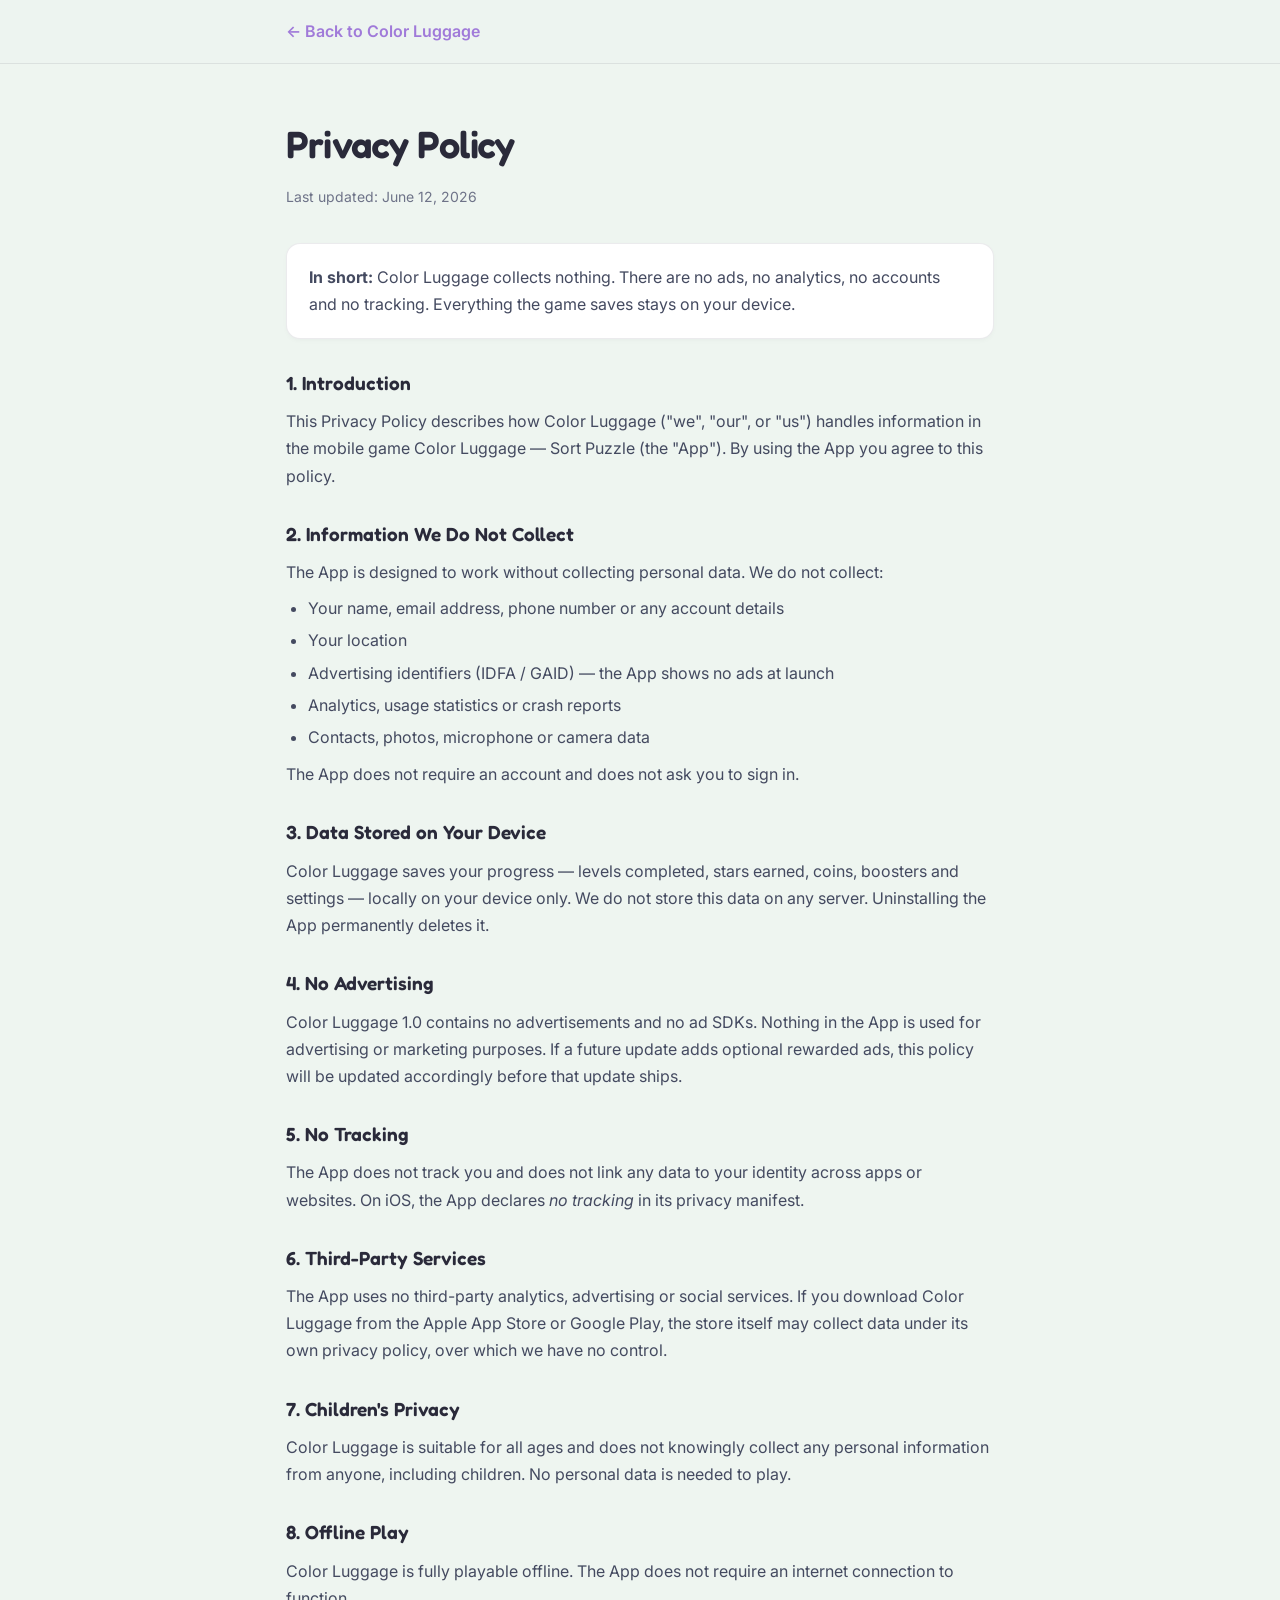
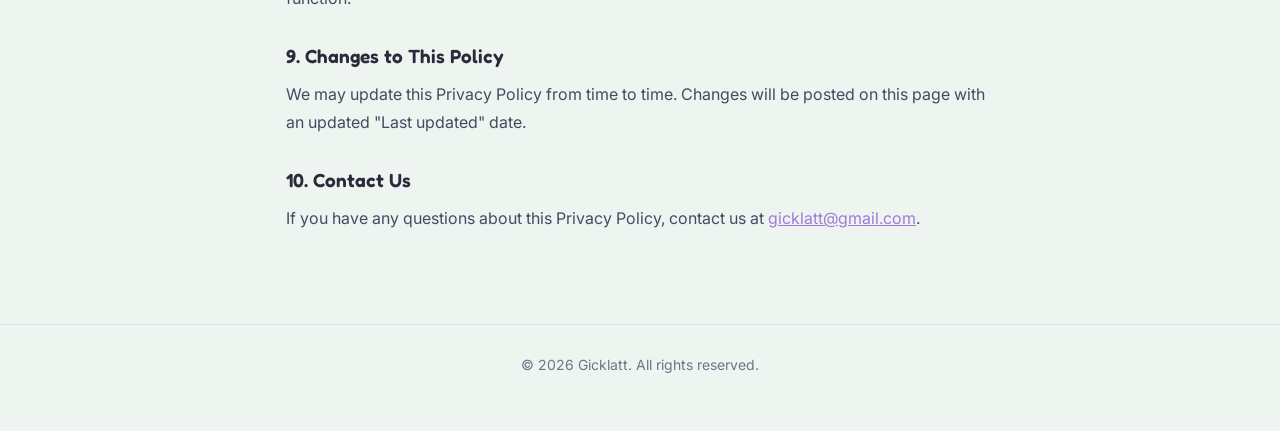
==== privacy/index.html @ 69801ec3 "feat: Color Luggage landing page and privacy policy - Candy-pastel landing page (Fredoka + Inter, li" ====
<!doctype html>
<html lang="en">
<head>
  <meta charset="utf-8" />
  <meta name="viewport" content="width=device-width, initial-scale=1" />
  <title>Privacy Policy — Color Luggage</title>
  <meta name="description" content="Privacy Policy for Color Luggage — Sort Puzzle." />
  <link rel="icon" type="image/png" href="../assets/icon.png" />
  <style>
    :root {
      --bg: #eef5f0; --panel: #ffffff; --line: rgba(42,42,58,.09);
      --text: #2a2a3a; --muted: #6e7388; --purple: #a07ad9; --mint: #57c3aa;
    }
    * { box-sizing: border-box; margin: 0; padding: 0; }
    body {
      background: var(--bg); color: var(--text);
      font-family: "Inter", -apple-system, BlinkMacSystemFont, "Segoe UI", Roboto, Helvetica, Arial, sans-serif;
      line-height: 1.7; -webkit-font-smoothing: antialiased;
    }
    a { color: var(--purple); }
    .wrap { max-width: 760px; margin: 0 auto; padding: 0 26px; }
    nav { border-bottom: 1px solid var(--line); background: rgba(238,245,240,.85); }
    nav .wrap { padding-top: 18px; padding-bottom: 18px; }
    nav a { text-decoration: none; font-weight: 600; }
    article.wrap { padding: 48px 26px 64px; }
    h1 {
      font-size: 38px; font-weight: 600; letter-spacing: -0.02em;
      font-family: "Fredoka", -apple-system, sans-serif;
    }
    .updated { color: var(--muted); font-size: 14px; margin: 8px 0 34px; }
    section { margin-bottom: 28px; }
    h2 {
      font-size: 19px; margin-bottom: 9px;
      font-family: "Fredoka", -apple-system, sans-serif; font-weight: 600;
    }
    p { color: #444a60; }
    ul { margin: 9px 0 0 22px; }
    li { color: #444a60; margin-bottom: 5px; }
    .highlight {
      background: var(--panel); border: 1px solid var(--line);
      border-radius: 14px; padding: 20px 22px; color: #444a60;
      box-shadow: 0 2px 6px -2px rgba(42,42,58,.05);
    }
    footer {
      border-top: 1px solid var(--line); padding: 28px 26px 54px;
      text-align: center; color: var(--muted); font-size: 14px;
    }
  </style>
  <link rel="preconnect" href="https://fonts.googleapis.com" />
  <link rel="preconnect" href="https://fonts.gstatic.com" crossorigin />
  <link href="https://fonts.googleapis.com/css2?family=Fredoka:wght@500;600&family=Inter:wght@400;500;600&display=swap" rel="stylesheet" />
</head>
<body>
  <nav><div class="wrap"><a href="../">&larr; Back to Color Luggage</a></div></nav>

  <article class="wrap">
    <h1>Privacy Policy</h1>
    <p class="updated">Last updated: June 12, 2026</p>

    <section>
      <div class="highlight">
        <strong>In short:</strong> Color Luggage collects nothing. There
        are no ads, no analytics, no accounts and no tracking. Everything
        the game saves stays on your device.
      </div>
    </section>

    <section>
      <h2>1. Introduction</h2>
      <p>
        This Privacy Policy describes how Color Luggage ("we", "our",
        or "us") handles information in the mobile game Color Luggage —
        Sort Puzzle (the "App"). By using the App you agree to this
        policy.
      </p>
    </section>

    <section>
      <h2>2. Information We Do Not Collect</h2>
      <p>The App is designed to work without collecting personal data. We do not collect:</p>
      <ul>
        <li>Your name, email address, phone number or any account details</li>
        <li>Your location</li>
        <li>Advertising identifiers (IDFA / GAID) — the App shows no ads at launch</li>
        <li>Analytics, usage statistics or crash reports</li>
        <li>Contacts, photos, microphone or camera data</li>
      </ul>
      <p style="margin-top:10px;">
        The App does not require an account and does not ask you to sign in.
      </p>
    </section>

    <section>
      <h2>3. Data Stored on Your Device</h2>
      <p>
        Color Luggage saves your progress — levels completed, stars
        earned, coins, boosters and settings — locally on your device
        only. We do not store this data on any server. Uninstalling the
        App permanently deletes it.
      </p>
    </section>

    <section>
      <h2>4. No Advertising</h2>
      <p>
        Color Luggage 1.0 contains no advertisements and no ad SDKs.
        Nothing in the App is used for advertising or marketing
        purposes. If a future update adds optional rewarded ads, this
        policy will be updated accordingly before that update ships.
      </p>
    </section>

    <section>
      <h2>5. No Tracking</h2>
      <p>
        The App does not track you and does not link any data to your
        identity across apps or websites. On iOS, the App declares
        <em>no tracking</em> in its privacy manifest.
      </p>
    </section>

    <section>
      <h2>6. Third-Party Services</h2>
      <p>
        The App uses no third-party analytics, advertising or social
        services. If you download Color Luggage from the Apple App
        Store or Google Play, the store itself may collect data under
        its own privacy policy, over which we have no control.
      </p>
    </section>

    <section>
      <h2>7. Children's Privacy</h2>
      <p>
        Color Luggage is suitable for all ages and does not knowingly
        collect any personal information from anyone, including
        children. No personal data is needed to play.
      </p>
    </section>

    <section>
      <h2>8. Offline Play</h2>
      <p>
        Color Luggage is fully playable offline. The App does not
        require an internet connection to function.
      </p>
    </section>

    <section>
      <h2>9. Changes to This Policy</h2>
      <p>
        We may update this Privacy Policy from time to time. Changes
        will be posted on this page with an updated "Last updated" date.
      </p>
    </section>

    <section>
      <h2>10. Contact Us</h2>
      <p>
        If you have any questions about this Privacy Policy, contact us at
        <a href="mailto:gicklatt@gmail.com">gicklatt@gmail.com</a>.
      </p>
    </section>
  </article>

  <footer>&copy; <span id="year"></span> Gicklatt. All rights reserved.</footer>
  <script>document.getElementById("year").textContent = new Date().getFullYear();</script>
</body>
</html>
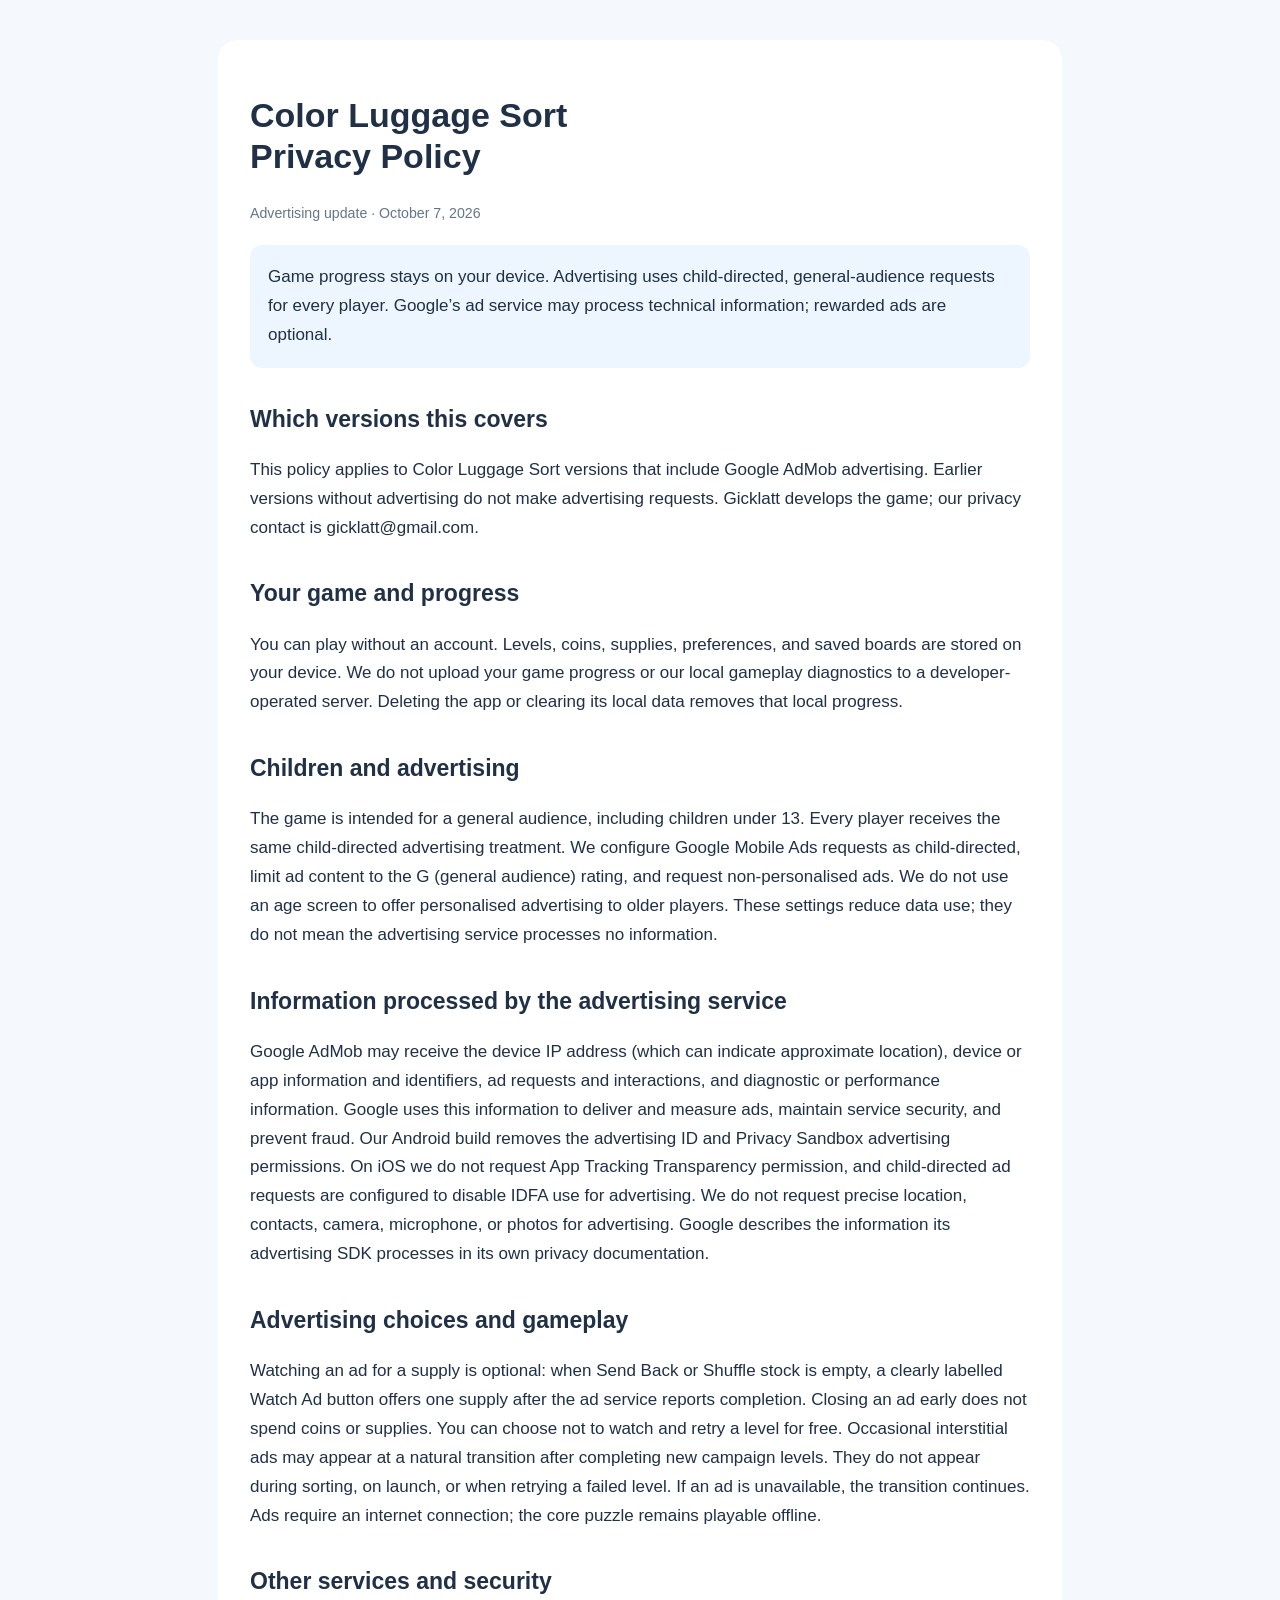
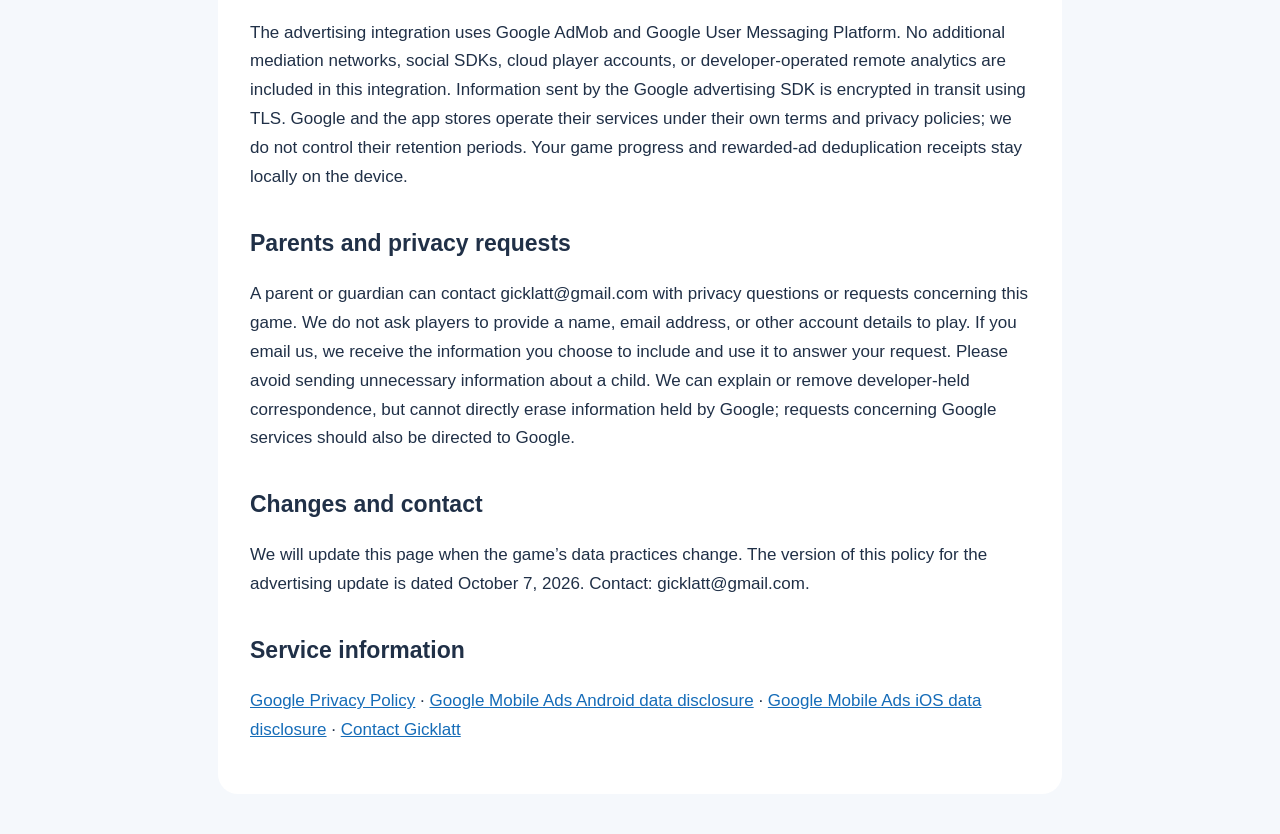
==== commit f56f3796: "Update Color Luggage privacy policy for child-directed AdMob integration" ====
--- a/privacy/index.html
+++ b/privacy/index.html
@@ -1,169 +1,8 @@
-<!doctype html>
-<html lang="en">
-<head>
-  <meta charset="utf-8" />
-  <meta name="viewport" content="width=device-width, initial-scale=1" />
-  <title>Privacy Policy — Color Luggage</title>
-  <meta name="description" content="Privacy Policy for Color Luggage — Sort Puzzle." />
-  <link rel="icon" type="image/png" href="../assets/icon.png" />
-  <style>
-    :root {
-      --bg: #eef5f0; --panel: #ffffff; --line: rgba(42,42,58,.09);
-      --text: #2a2a3a; --muted: #6e7388; --purple: #a07ad9; --mint: #57c3aa;
-    }
-    * { box-sizing: border-box; margin: 0; padding: 0; }
-    body {
-      background: var(--bg); color: var(--text);
-      font-family: "Inter", -apple-system, BlinkMacSystemFont, "Segoe UI", Roboto, Helvetica, Arial, sans-serif;
-      line-height: 1.7; -webkit-font-smoothing: antialiased;
-    }
-    a { color: var(--purple); }
-    .wrap { max-width: 760px; margin: 0 auto; padding: 0 26px; }
-    nav { border-bottom: 1px solid var(--line); background: rgba(238,245,240,.85); }
-    nav .wrap { padding-top: 18px; padding-bottom: 18px; }
-    nav a { text-decoration: none; font-weight: 600; }
-    article.wrap { padding: 48px 26px 64px; }
-    h1 {
-      font-size: 38px; font-weight: 600; letter-spacing: -0.02em;
-      font-family: "Fredoka", -apple-system, sans-serif;
-    }
-    .updated { color: var(--muted); font-size: 14px; margin: 8px 0 34px; }
-    section { margin-bottom: 28px; }
-    h2 {
-      font-size: 19px; margin-bottom: 9px;
-      font-family: "Fredoka", -apple-system, sans-serif; font-weight: 600;
-    }
-    p { color: #444a60; }
-    ul { margin: 9px 0 0 22px; }
-    li { color: #444a60; margin-bottom: 5px; }
-    .highlight {
-      background: var(--panel); border: 1px solid var(--line);
-      border-radius: 14px; padding: 20px 22px; color: #444a60;
-      box-shadow: 0 2px 6px -2px rgba(42,42,58,.05);
-    }
-    footer {
-      border-top: 1px solid var(--line); padding: 28px 26px 54px;
-      text-align: center; color: var(--muted); font-size: 14px;
-    }
-  </style>
-  <link rel="preconnect" href="https://fonts.googleapis.com" />
-  <link rel="preconnect" href="https://fonts.gstatic.com" crossorigin />
-  <link href="https://fonts.googleapis.com/css2?family=Fredoka:wght@500;600&family=Inter:wght@400;500;600&display=swap" rel="stylesheet" />
-</head>
-<body>
-  <nav><div class="wrap"><a href="../">&larr; Back to Color Luggage</a></div></nav>
-
-  <article class="wrap">
-    <h1>Privacy Policy</h1>
-    <p class="updated">Last updated: June 12, 2026</p>
-
-    <section>
-      <div class="highlight">
-        <strong>In short:</strong> Color Luggage collects nothing. There
-        are no ads, no analytics, no accounts and no tracking. Everything
-        the game saves stays on your device.
-      </div>
-    </section>
-
-    <section>
-      <h2>1. Introduction</h2>
-      <p>
-        This Privacy Policy describes how Color Luggage ("we", "our",
-        or "us") handles information in the mobile game Color Luggage —
-        Sort Puzzle (the "App"). By using the App you agree to this
-        policy.
-      </p>
-    </section>
-
-    <section>
-      <h2>2. Information We Do Not Collect</h2>
-      <p>The App is designed to work without collecting personal data. We do not collect:</p>
-      <ul>
-        <li>Your name, email address, phone number or any account details</li>
-        <li>Your location</li>
-        <li>Advertising identifiers (IDFA / GAID) — the App shows no ads at launch</li>
-        <li>Analytics, usage statistics or crash reports</li>
-        <li>Contacts, photos, microphone or camera data</li>
-      </ul>
-      <p style="margin-top:10px;">
-        The App does not require an account and does not ask you to sign in.
-      </p>
-    </section>
-
-    <section>
-      <h2>3. Data Stored on Your Device</h2>
-      <p>
-        Color Luggage saves your progress — levels completed, stars
-        earned, coins, boosters and settings — locally on your device
-        only. We do not store this data on any server. Uninstalling the
-        App permanently deletes it.
-      </p>
-    </section>
-
-    <section>
-      <h2>4. No Advertising</h2>
-      <p>
-        Color Luggage 1.0 contains no advertisements and no ad SDKs.
-        Nothing in the App is used for advertising or marketing
-        purposes. If a future update adds optional rewarded ads, this
-        policy will be updated accordingly before that update ships.
-      </p>
-    </section>
-
-    <section>
-      <h2>5. No Tracking</h2>
-      <p>
-        The App does not track you and does not link any data to your
-        identity across apps or websites. On iOS, the App declares
-        <em>no tracking</em> in its privacy manifest.
-      </p>
-    </section>
-
-    <section>
-      <h2>6. Third-Party Services</h2>
-      <p>
-        The App uses no third-party analytics, advertising or social
-        services. If you download Color Luggage from the Apple App
-        Store or Google Play, the store itself may collect data under
-        its own privacy policy, over which we have no control.
-      </p>
-    </section>
-
-    <section>
-      <h2>7. Children's Privacy</h2>
-      <p>
-        Color Luggage is suitable for all ages and does not knowingly
-        collect any personal information from anyone, including
-        children. No personal data is needed to play.
-      </p>
-    </section>
-
-    <section>
-      <h2>8. Offline Play</h2>
-      <p>
-        Color Luggage is fully playable offline. The App does not
-        require an internet connection to function.
-      </p>
-    </section>
-
-    <section>
-      <h2>9. Changes to This Policy</h2>
-      <p>
-        We may update this Privacy Policy from time to time. Changes
-        will be posted on this page with an updated "Last updated" date.
-      </p>
-    </section>
-
-    <section>
-      <h2>10. Contact Us</h2>
-      <p>
-        If you have any questions about this Privacy Policy, contact us at
-        <a href="mailto:gicklatt@gmail.com">gicklatt@gmail.com</a>.
-      </p>
-    </section>
-  </article>
-
-  <footer>&copy; <span id="year"></span> Gicklatt. All rights reserved.</footer>
-  <script>document.getElementById("year").textContent = new Date().getFullYear();</script>
-</body>
-</html>
+<!doctype html><html lang="en"><head><meta charset="utf-8"><meta name="viewport" content="width=device-width,initial-scale=1"><title>Color Luggage Sort — Privacy Policy</title><style>body{margin:0;background:#f5f8fc;color:#203047;font:17px/1.7 -apple-system,BlinkMacSystemFont,"Segoe UI",sans-serif}main{max-width:780px;margin:40px auto;padding:32px;background:white;border-radius:20px}h1{line-height:1.2}h2{font-size:23px;margin:32px 0 8px}a{color:#156cb8}small{color:#65758b}@media(max-width:600px){main{margin:0;border-radius:0;padding:24px}}.notice{background:#edf5ff;border-radius:12px;padding:18px}</style></head><body><main><h1>Color Luggage Sort<br>Privacy Policy</h1><small>Advertising update · October 7, 2026</small><p class="notice">Game progress stays on your device. Advertising uses child-directed, general-audience requests for every player. Google’s ad service may process technical information; rewarded ads are optional.</p><section><h2>Which versions this covers</h2><p>This policy applies to Color Luggage Sort versions that include Google AdMob advertising. Earlier versions without advertising do not make advertising requests. Gicklatt develops the game; our privacy contact is gicklatt@gmail.com.</p></section>
+<section><h2>Your game and progress</h2><p>You can play without an account. Levels, coins, supplies, preferences, and saved boards are stored on your device. We do not upload your game progress or our local gameplay diagnostics to a developer-operated server. Deleting the app or clearing its local data removes that local progress.</p></section>
+<section><h2>Children and advertising</h2><p>The game is intended for a general audience, including children under 13. Every player receives the same child-directed advertising treatment. We configure Google Mobile Ads requests as child-directed, limit ad content to the G (general audience) rating, and request non-personalised ads. We do not use an age screen to offer personalised advertising to older players. These settings reduce data use; they do not mean the advertising service processes no information.</p></section>
+<section><h2>Information processed by the advertising service</h2><p>Google AdMob may receive the device IP address (which can indicate approximate location), device or app information and identifiers, ad requests and interactions, and diagnostic or performance information. Google uses this information to deliver and measure ads, maintain service security, and prevent fraud. Our Android build removes the advertising ID and Privacy Sandbox advertising permissions. On iOS we do not request App Tracking Transparency permission, and child-directed ad requests are configured to disable IDFA use for advertising. We do not request precise location, contacts, camera, microphone, or photos for advertising. Google describes the information its advertising SDK processes in its own privacy documentation.</p></section>
+<section><h2>Advertising choices and gameplay</h2><p>Watching an ad for a supply is optional: when Send Back or Shuffle stock is empty, a clearly labelled Watch Ad button offers one supply after the ad service reports completion. Closing an ad early does not spend coins or supplies. You can choose not to watch and retry a level for free. Occasional interstitial ads may appear at a natural transition after completing new campaign levels. They do not appear during sorting, on launch, or when retrying a failed level. If an ad is unavailable, the transition continues. Ads require an internet connection; the core puzzle remains playable offline.</p></section>
+<section><h2>Other services and security</h2><p>The advertising integration uses Google AdMob and Google User Messaging Platform. No additional mediation networks, social SDKs, cloud player accounts, or developer-operated remote analytics are included in this integration. Information sent by the Google advertising SDK is encrypted in transit using TLS. Google and the app stores operate their services under their own terms and privacy policies; we do not control their retention periods. Your game progress and rewarded-ad deduplication receipts stay locally on the device.</p></section>
+<section><h2>Parents and privacy requests</h2><p>A parent or guardian can contact gicklatt@gmail.com with privacy questions or requests concerning this game. We do not ask players to provide a name, email address, or other account details to play. If you email us, we receive the information you choose to include and use it to answer your request. Please avoid sending unnecessary information about a child. We can explain or remove developer-held correspondence, but cannot directly erase information held by Google; requests concerning Google services should also be directed to Google.</p></section>
+<section><h2>Changes and contact</h2><p>We will update this page when the game’s data practices change. The version of this policy for the advertising update is dated October 7, 2026. Contact: gicklatt@gmail.com.</p></section><section><h2>Service information</h2><p><a href="https://policies.google.com/privacy">Google Privacy Policy</a> · <a href="https://developers.google.com/admob/android/privacy/play-data-disclosure">Google Mobile Ads Android data disclosure</a> · <a href="https://developers.google.com/admob/ios/privacy/data-disclosure">Google Mobile Ads iOS data disclosure</a> · <a href="mailto:gicklatt@gmail.com">Contact Gicklatt</a></p></section></main></body></html>
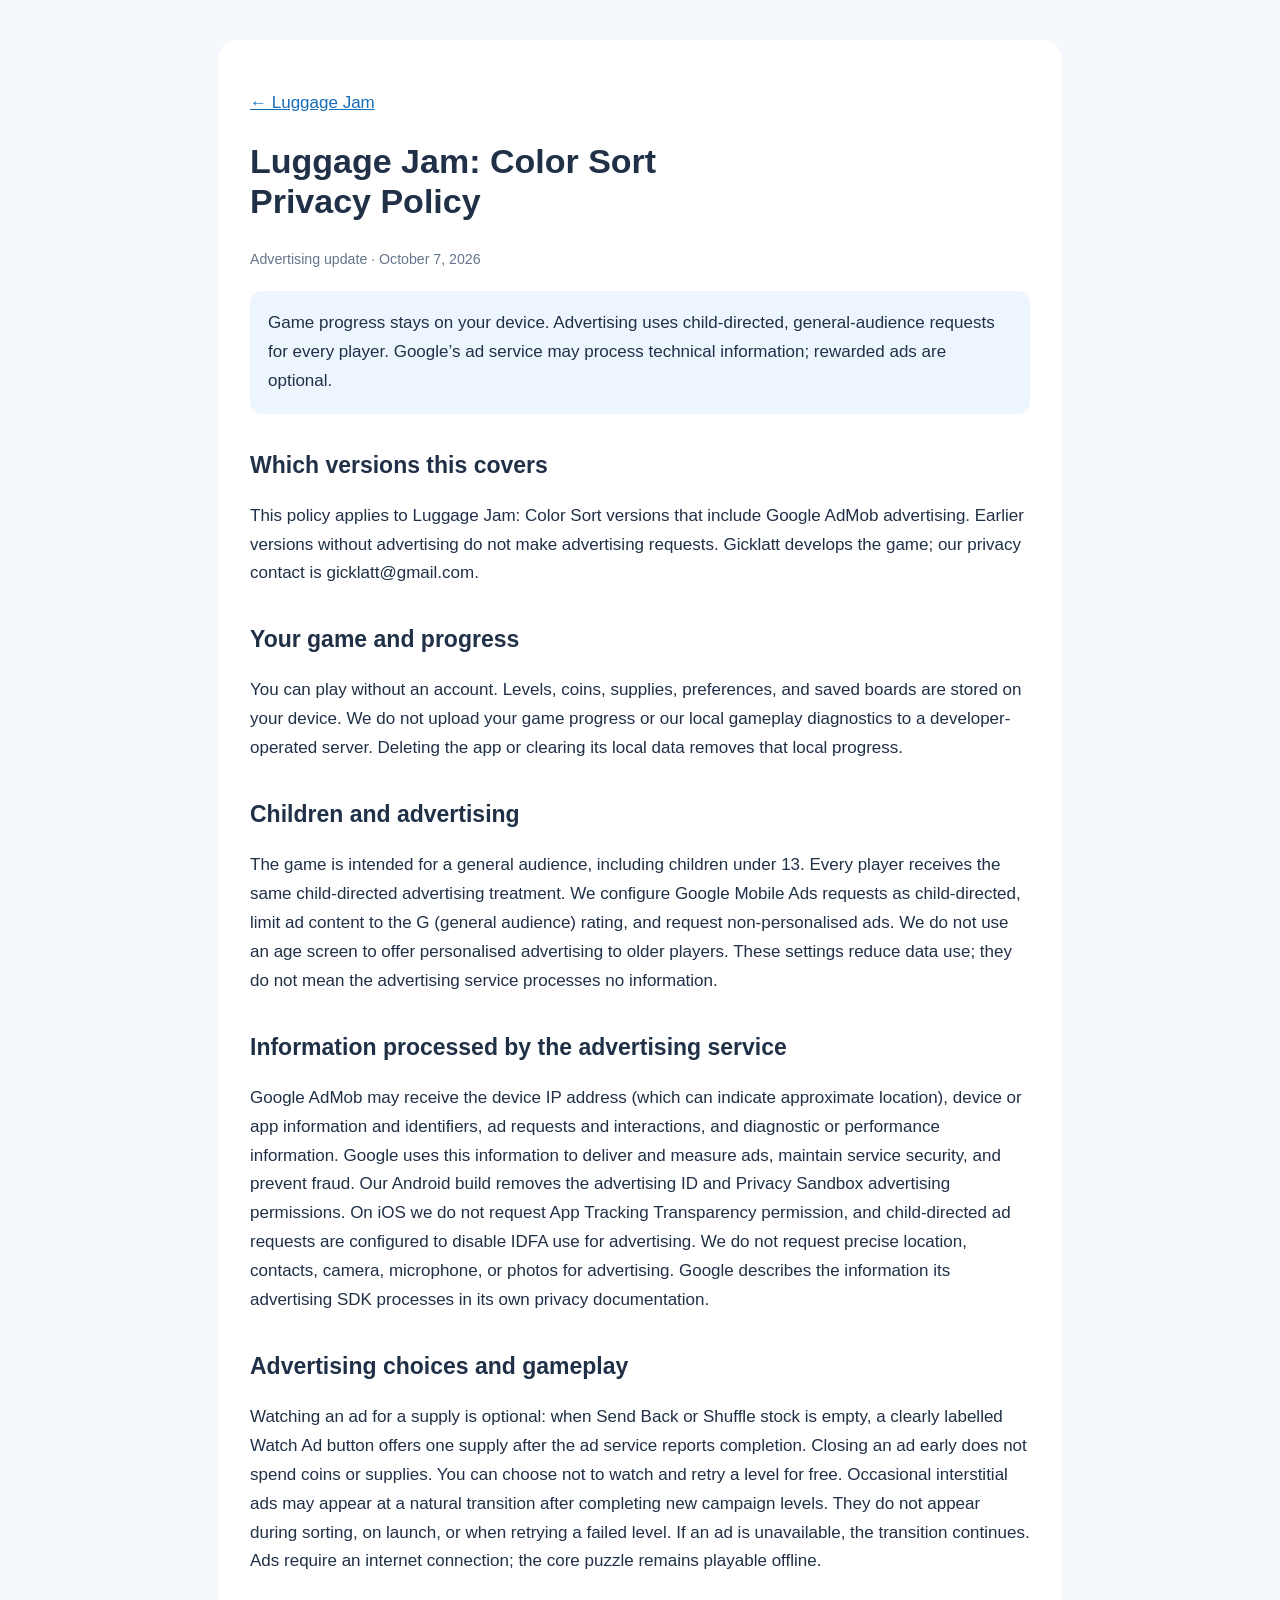
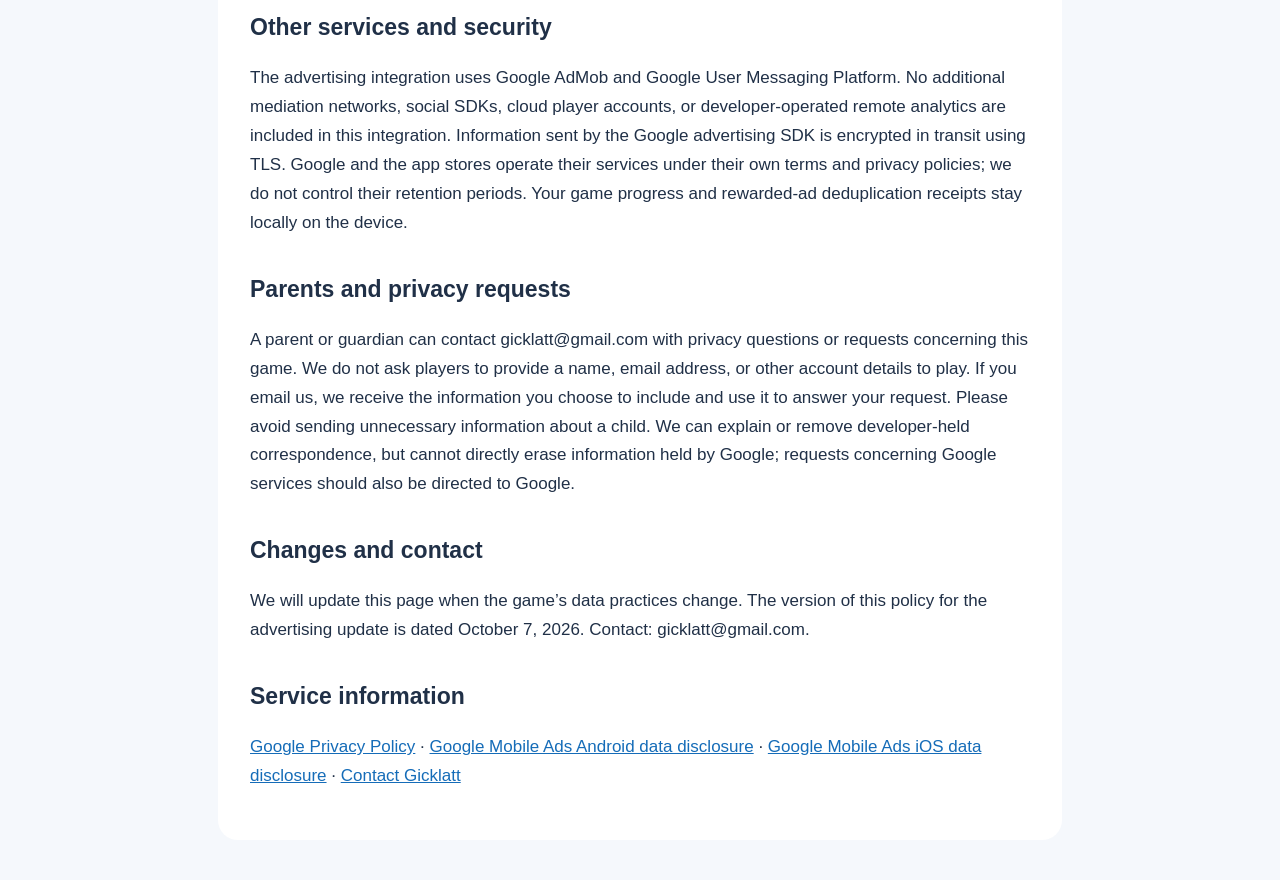
==== commit 538a79d2: "Refresh Luggage Jam branding, bilingual gameplay and support" ====
--- a/privacy/index.html
+++ b/privacy/index.html
@@ -1,4 +1,4 @@
-<!doctype html><html lang="en"><head><meta charset="utf-8"><meta name="viewport" content="width=device-width,initial-scale=1"><title>Color Luggage Sort — Privacy Policy</title><style>body{margin:0;background:#f5f8fc;color:#203047;font:17px/1.7 -apple-system,BlinkMacSystemFont,"Segoe UI",sans-serif}main{max-width:780px;margin:40px auto;padding:32px;background:white;border-radius:20px}h1{line-height:1.2}h2{font-size:23px;margin:32px 0 8px}a{color:#156cb8}small{color:#65758b}@media(max-width:600px){main{margin:0;border-radius:0;padding:24px}}.notice{background:#edf5ff;border-radius:12px;padding:18px}</style></head><body><main><h1>Color Luggage Sort<br>Privacy Policy</h1><small>Advertising update · October 7, 2026</small><p class="notice">Game progress stays on your device. Advertising uses child-directed, general-audience requests for every player. Google’s ad service may process technical information; rewarded ads are optional.</p><section><h2>Which versions this covers</h2><p>This policy applies to Color Luggage Sort versions that include Google AdMob advertising. Earlier versions without advertising do not make advertising requests. Gicklatt develops the game; our privacy contact is gicklatt@gmail.com.</p></section>
+<!doctype html><html lang="en"><head><meta charset="utf-8"><meta name="viewport" content="width=device-width,initial-scale=1"><title>Luggage Jam: Color Sort — Privacy Policy</title><style>body{margin:0;background:#f5f8fc;color:#203047;font:17px/1.7 -apple-system,BlinkMacSystemFont,"Segoe UI",sans-serif}main{max-width:780px;margin:40px auto;padding:32px;background:white;border-radius:20px}h1{line-height:1.2}h2{font-size:23px;margin:32px 0 8px}a{color:#156cb8}small{color:#65758b}@media(max-width:600px){main{margin:0;border-radius:0;padding:24px}}.notice{background:#edf5ff;border-radius:12px;padding:18px}</style></head><body><main><p><a href="../">← Luggage Jam</a></p><h1>Luggage Jam: Color Sort<br>Privacy Policy</h1><small>Advertising update · October 7, 2026</small><p class="notice">Game progress stays on your device. Advertising uses child-directed, general-audience requests for every player. Google’s ad service may process technical information; rewarded ads are optional.</p><section><h2>Which versions this covers</h2><p>This policy applies to Luggage Jam: Color Sort versions that include Google AdMob advertising. Earlier versions without advertising do not make advertising requests. Gicklatt develops the game; our privacy contact is gicklatt@gmail.com.</p></section>
 <section><h2>Your game and progress</h2><p>You can play without an account. Levels, coins, supplies, preferences, and saved boards are stored on your device. We do not upload your game progress or our local gameplay diagnostics to a developer-operated server. Deleting the app or clearing its local data removes that local progress.</p></section>
 <section><h2>Children and advertising</h2><p>The game is intended for a general audience, including children under 13. Every player receives the same child-directed advertising treatment. We configure Google Mobile Ads requests as child-directed, limit ad content to the G (general audience) rating, and request non-personalised ads. We do not use an age screen to offer personalised advertising to older players. These settings reduce data use; they do not mean the advertising service processes no information.</p></section>
 <section><h2>Information processed by the advertising service</h2><p>Google AdMob may receive the device IP address (which can indicate approximate location), device or app information and identifiers, ad requests and interactions, and diagnostic or performance information. Google uses this information to deliver and measure ads, maintain service security, and prevent fraud. Our Android build removes the advertising ID and Privacy Sandbox advertising permissions. On iOS we do not request App Tracking Transparency permission, and child-directed ad requests are configured to disable IDFA use for advertising. We do not request precise location, contacts, camera, microphone, or photos for advertising. Google describes the information its advertising SDK processes in its own privacy documentation.</p></section>
